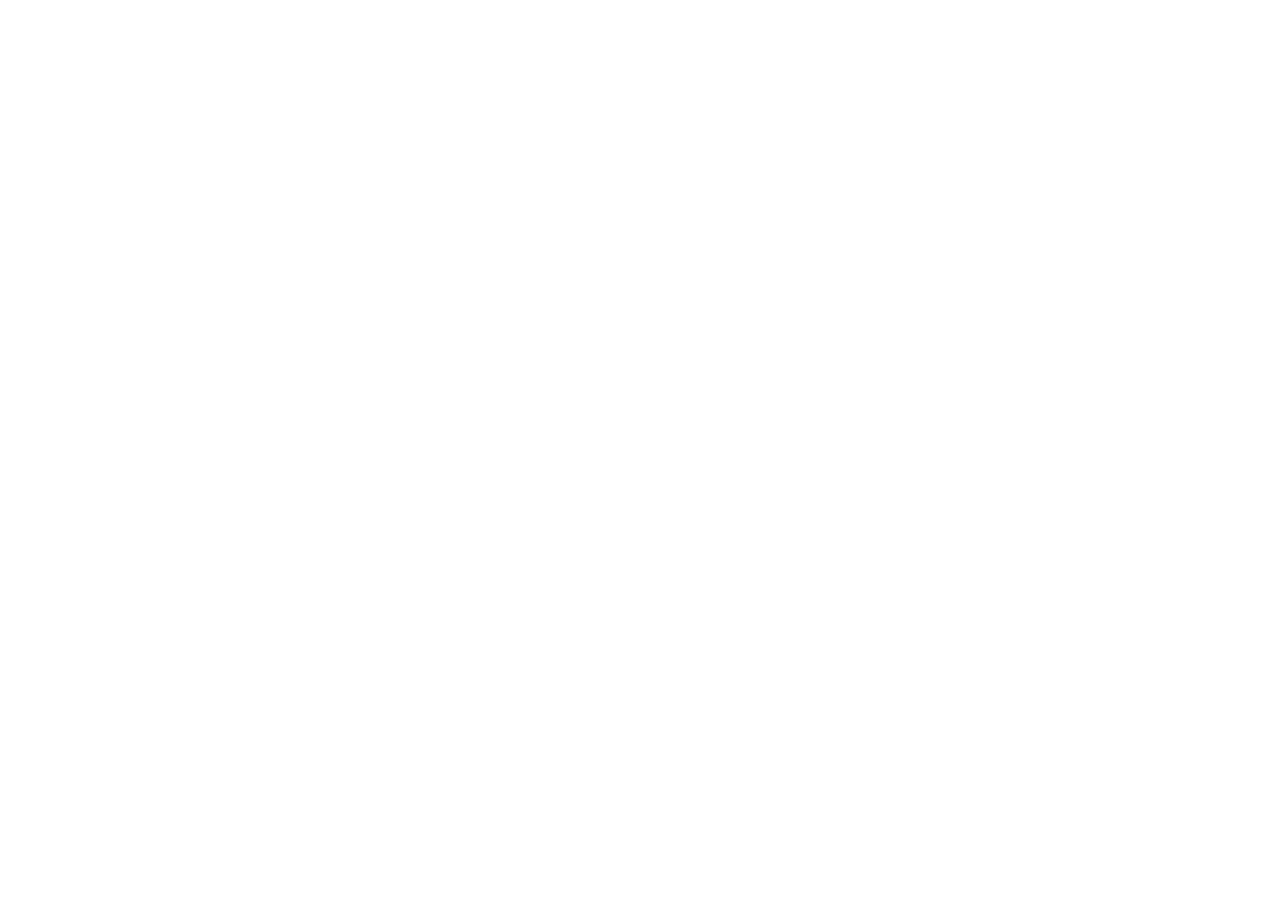
==== examples/index.html @ a40dddae "moved folders to example" ====
<!DOCTYPE html>
<html lang="en">
	<head>
		<meta charset="UTF-8">
		<meta name="viewport" content="width=device-width, initial-scale=1.0">
		<title>Sojouner Truth Speech</title>
		<link href="https://fonts.googleapis.com/css?family=Cormorant+Garamond:700i|Fira+Sans" rel="stylesheet">
		<link rel="stylesheet" href="style.css">
	</head>
	<body>
		<main>
			<!-- Your code here -->
			


			
			</main>
		</body>
	</html>
---- examples/style.css ----
/*
font-family: 'Cormorant Garamond', Serif;
font-size: 55px;
font-family: 'Fira Sans', Sans-Serif;
font-size: 15px;
*/


* {
	box-sizing: border-box;
}

body {
	font-family: 'Fira Sans', Sans-Serif;
	font-size: 20px;
}

h1, h2 {
	font-family: 'Cormorant Garamond', Serif;
}

h1 {
	font-size: 90px;
	margin: 0;
	writing-mode: vertical-rl;
text-orientation: mixed;
}

h2 {
	font-size: 60px;
}

p {
	line-height: 32px;
}

main {
	width: 80%;
	margin: auto;
}
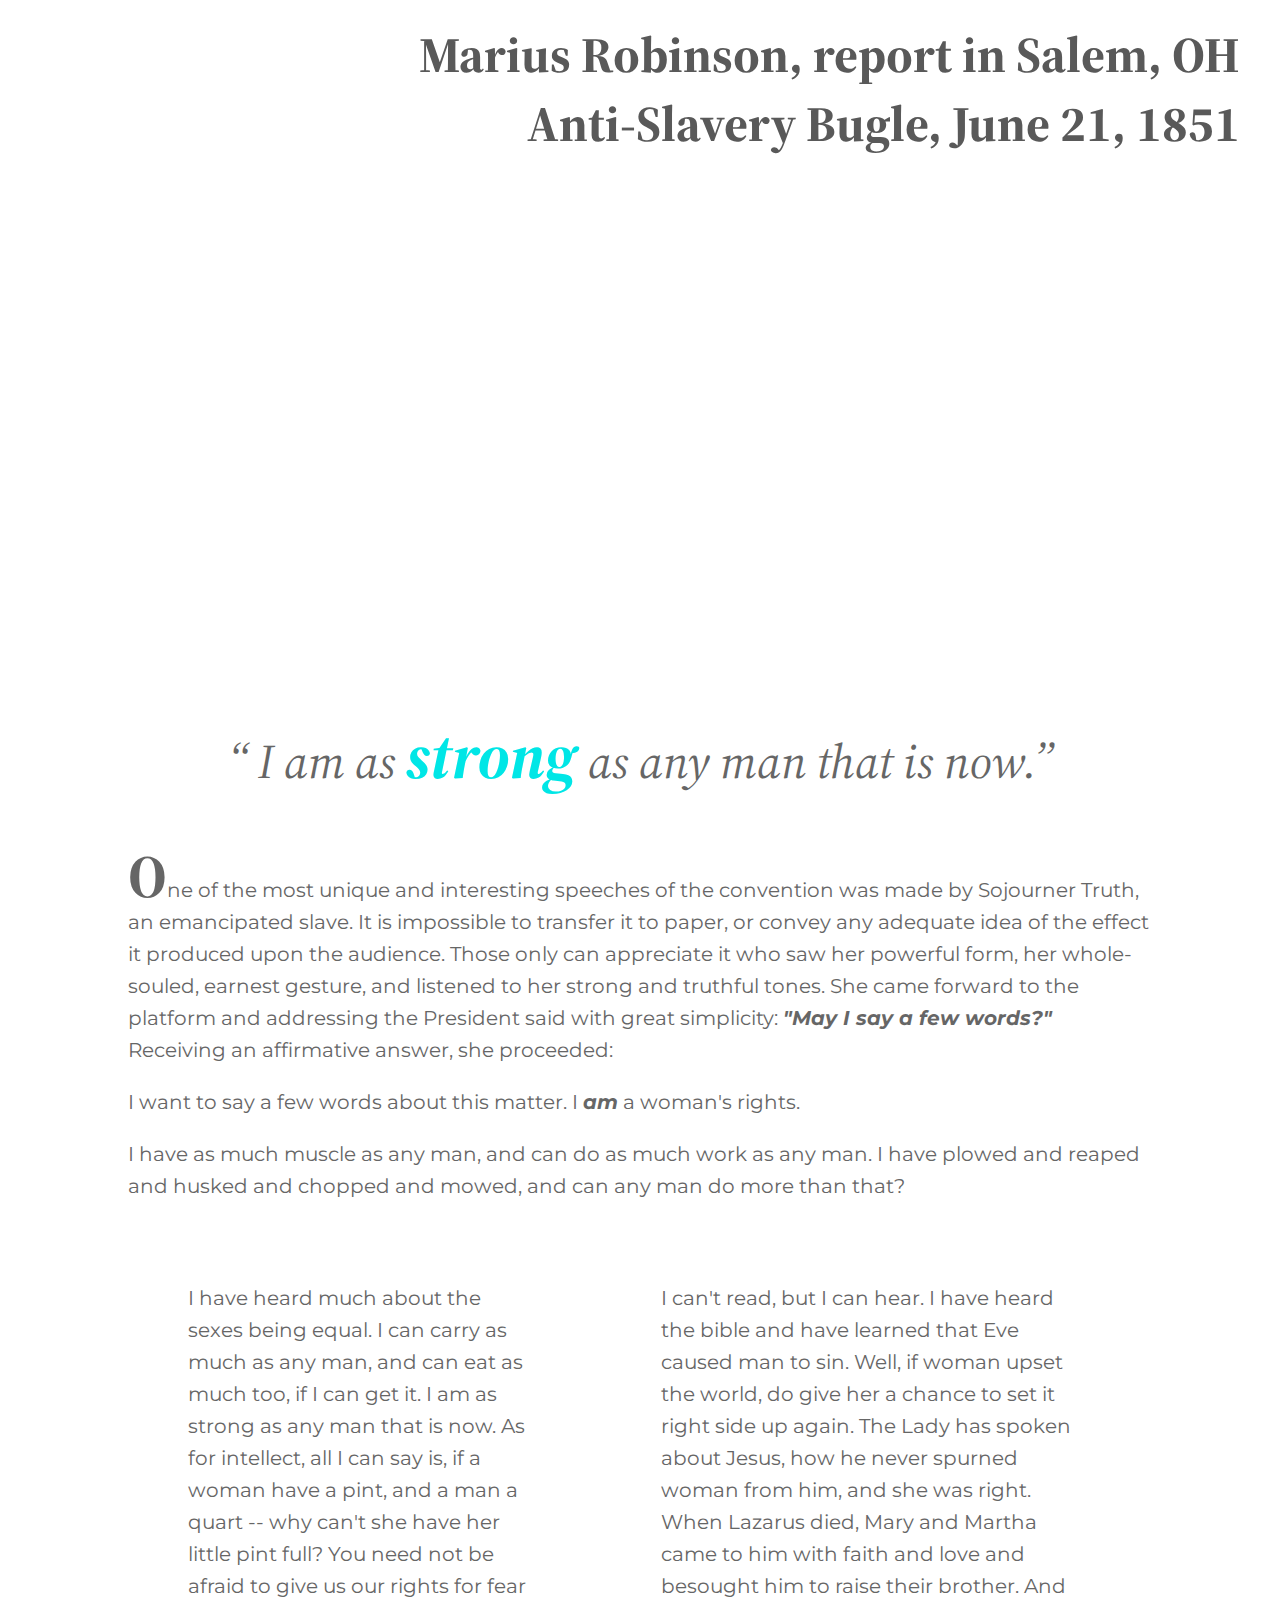
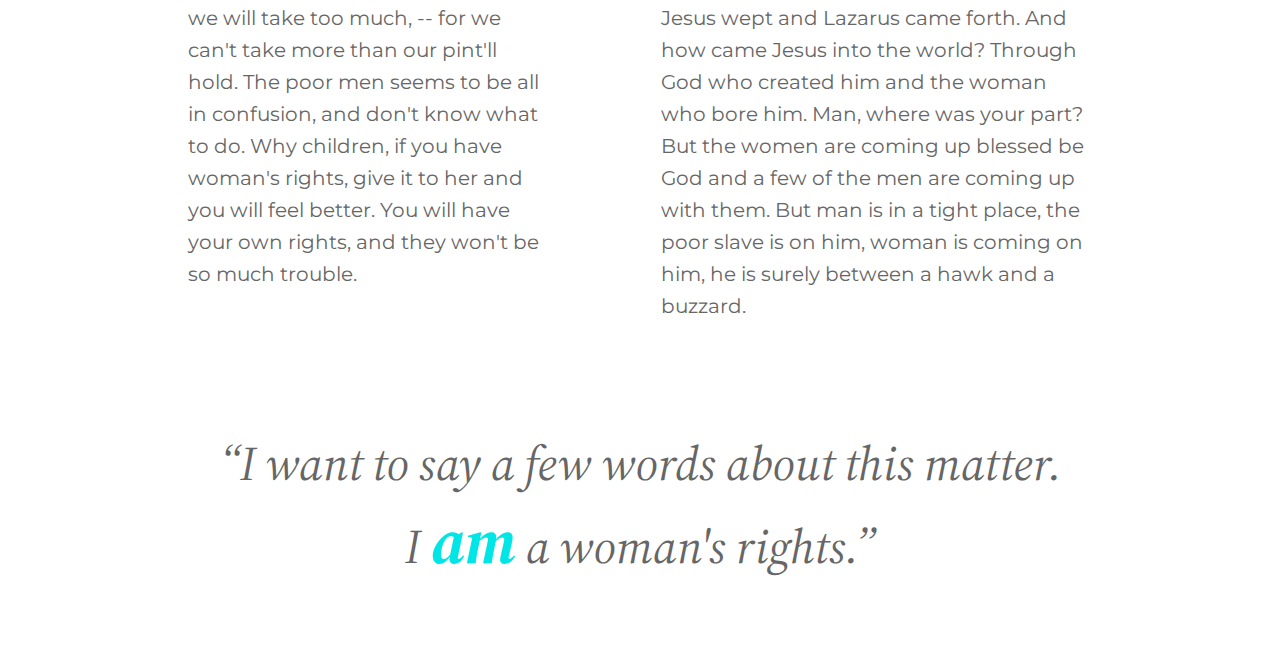
==== commit dc75fa5e: "changed to index/css" ====
--- a/examples/index.html
+++ b/examples/index.html
@@ -5,15 +5,31 @@
 		<meta name="viewport" content="width=device-width, initial-scale=1.0">
 		<title>Sojouner Truth Speech</title>
 		<link href="https://fonts.googleapis.com/css?family=Cormorant+Garamond:700i|Fira+Sans" rel="stylesheet">
-		<link rel="stylesheet" href="style.css">
+		<link rel="stylesheet" href="example1.css">
+		<link href="https://fonts.googleapis.com/css?family=Montserrat|Source-Serif-Pro" rel="stylesheet">
 	</head>
-	<body>
+	
+    <body>
+			<!-- https://history.hanover.edu/courses/excerpts/167sojourner.html-->
+		<header class="grid-header">
+			<h1>Sojourner Truth</h1>
+			<h2>Marius Robinson, report in Salem, OH<br>Anti-Slavery Bugle, June 21, 1851</h2>
+		</header>
+		<blockquote> I am as <em>strong</em> as any man that is now.</blockquote>
 		<main>
-			<!-- Your code here -->
-			
 
+			<p class="intro"><span>O</span>ne of the most unique and interesting speeches of the convention was made by Sojourner Truth, an emancipated slave. It is impossible to transfer it to paper, or convey any adequate idea of the effect it produced upon the audience. Those only can appreciate it who saw her powerful form, her whole-souled, earnest gesture, and listened to her strong and truthful tones. She came forward to the platform and addressing the President said with great simplicity: <em>"May I say a few words?"</em> Receiving an affirmative answer, she proceeded:</p>
+			<p>I want to say a few words about this matter. I <em>am</em> a woman's rights.</p>
 
-			
+				<p>I have as much muscle as any man, and can do as much work as any man. I have plowed and reaped and husked and chopped and mowed, and can any man do more than that? </p>
+				<div class="grid-main">
+					<p>I have heard much about the sexes being equal. I can carry as much as any man, and can eat as much too, if I can get it. I am as strong as any man that is now. As for intellect, all I can say is, if a woman have a pint, and a man a quart -- why can't she have her little pint full? You need not be afraid to give us our rights for fear we will take too much, -- for we can't take more than our pint'll hold. The poor men seems to be all in confusion, and don't know what to do. Why children, if you have woman's rights, give it to her and you will feel better. You will have your own rights, and they won't be so much trouble.</p>
+
+					<p>I can't read, but I can hear. I have heard the bible and have learned that Eve caused man to sin. Well, if woman upset the world, do give her a chance to set it right side up again. The Lady has spoken about Jesus, how he never spurned woman from him, and she was right. When Lazarus died, Mary and Martha came to him with faith and love and besought him to raise their brother. And Jesus wept and Lazarus came forth. And how came Jesus into the world? Through God who created him and the woman who bore him. Man, where was your part? But the women are coming up blessed be God and a few of the men are coming up with them. But man is in a tight place, the poor slave is on him, woman is coming on him, he is surely between a hawk and a buzzard.</p>
+				</div>
+
+				<blockquote>I want to say a few words about this matter.
+				<br>I <em>am</em> a woman's rights.</blockquote>
 			</main>
 		</body>
 	</html>--- a/examples/example1.css
+++ b/examples/example1.css
@@ -0,0 +1,102 @@
+/*
+font-family: 'Cormorant Garamond', Serif;
+font-size: 55px;
+font-family: 'Fira Sans', Sans-Serif;
+font-size: 15px;
+font-family: 'Montserrat';
+font-family: 'Source-Serif-Pro'; 
+h2 margin top 700px
+*/
+
+* {
+	box-sizing: border-box;
+}
+
+body {
+	font-family: montserrat;
+	font-size: 20px;
+	color: #666;
+	margin: 0;
+}
+header {
+	background-image: url(../images/mariusphoto.jpg);
+	background-size: cover;
+	width: 100vw;
+}
+header.grid-header {
+	display: flex;
+	justify-content: space-between;
+}
+
+h1, h2 {
+	font-family: source-serif-pro;
+	color: rgba(255,255,255,.6);
+}
+
+h1 {
+	font-size: 90px;
+	margin: 0;
+	writing-mode: vertical-rl;
+	text-orientation: mixed;
+	padding: 20px 10px;
+}
+
+h2 {
+	font-size: 50px;
+	margin-top: 20px;
+	margin-right: 40px;
+	text-align: right;
+	color: #595959;
+}
+
+p {
+	line-height: 32px;
+}
+
+em { 
+	font-weight: bold; 
+}
+
+main {
+	width: 80%;
+	margin: 60px auto;
+}
+
+blockquote {
+	font-style:italic;
+	font-size: 48px;
+	font-family: source-serif-pro;
+	text-align: center;
+}
+blockquote::after {
+  content: "”";
+}
+
+blockquote::before {
+  content: "“";
+}
+
+blockquote em { font-weight: bold; color: #00e6e6; font-size: 65px; }
+
+
+.grid-main {
+	display: flex;
+}
+
+.grid-main p {
+	margin:60px;
+}
+.grid-main p:nth-child(1) {
+	flex: 45%;
+}
+.grid-main p:nth-child(2) {
+	flex: 55%;
+}
+.intro span {
+	font-size: 60px; 
+	font-weight:bold;
+	font-family: source-serif-pro;
+}
+.first {
+	font-size: 32px;
+}